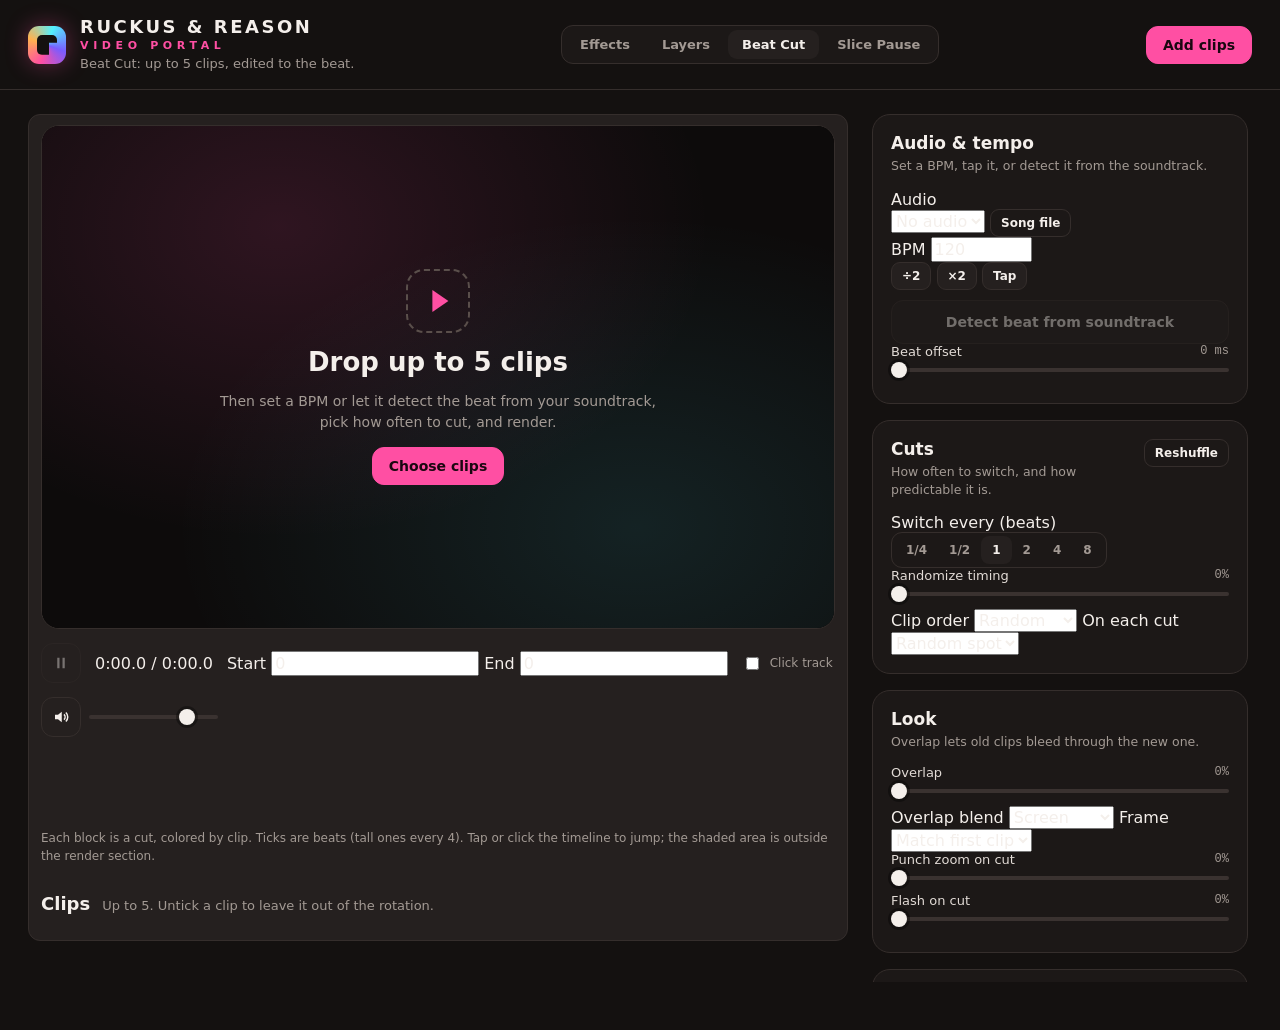
==== cut.html @ c437c25a "Add Scribble effects and the Layers editor Scribble (Thick, Lines, Swirls): on-device body segmentat" ====
<!DOCTYPE html>
<html lang="en">
<head>
  <meta charset="utf-8">
  <meta name="viewport" content="width=device-width, initial-scale=1">
  <title>Beat Cut · Ruckus &amp; Reason Video Portal</title>
  <meta name="description" content="Cut up to five clips together on the beat. Set a BPM or detect it, choose how often to switch, randomize, overlap, and render. Runs in your browser.">
  <link rel="icon" href="data:image/svg+xml,%3Csvg xmlns=%27http://www.w3.org/2000/svg%27 viewBox=%270 0 32 32%27%3E%3Crect width=%2732%27 height=%2732%27 rx=%278%27 fill=%27%23ff4fa3%27/%3E%3Crect x=%278%27 y=%278%27 width=%2716%27 height=%2716%27 rx=%273%27 fill=%27%2353f0ff%27/%3E%3C/svg%3E">
  <link rel="stylesheet" href="css/style.css">
  <link rel="stylesheet" href="css/cut.css">
</head>
<body class="cut-page">
  <header class="topbar">
    <div class="brand">
      <span class="logo" aria-hidden="true"></span>
      <div>
        <h1 class="app-name"><span class="n1">RUCKUS &amp; REASON</span><span class="n2">VIDEO PORTAL</span></h1>
        <p>Beat Cut: up to 5 clips, edited to the beat.</p>
      </div>
    </div>
    <nav class="modes" aria-label="Tools">
      <a href="index.html">Effects</a>
      <a href="layers.html">Layers</a>
      <a href="cut.html" class="on" aria-current="page">Beat Cut</a>
      <a href="slice.html">Slice Pause</a>
    </nav>
    <div class="top-actions">
      <label class="btn btn-primary" for="clip-input">Add clips</label>
      <input id="clip-input" type="file" accept="video/*" multiple hidden>
    </div>
  </header>

  <main class="layout">
    <section class="stage">
      <div class="viewer" id="viewer">
        <canvas id="cut-canvas" width="1280" height="720"></canvas>
        <div class="dropzone" id="dropzone">
          <div class="dz-inner">
            <div class="dz-icon" aria-hidden="true"></div>
            <h2><span class="desk">Drop up to 5 clips</span><span class="touch">Choose up to 5 clips</span></h2>
            <p>Then set a BPM or let it detect the beat from your soundtrack, pick how often to cut, and render.</p>
            <label class="btn btn-primary" for="clip-input">Choose clips</label>
          </div>
        </div>
        <button class="play-overlay" id="play-overlay" hidden>Tap to start preview</button>
        <div class="viewer-badge" id="beat-badge">120 BPM</div>
        <div class="beat-dots" id="beat-dots"><i></i><i></i><i></i><i></i></div>
        <div class="render-overlay" id="render-overlay" hidden>
          <div class="render-card">
            <div class="render-title">Rendering <span id="render-pct">0%</span></div>
            <div class="progress"><div class="progress-fill" id="render-fill"></div></div>
            <div class="render-sub" id="render-sub">Keep this tab visible while it renders.</div>
          </div>
        </div>
      </div>

      <div class="transport">
        <button class="icon-btn" id="play-btn" title="Play / pause (space)" disabled>
          <svg viewBox="0 0 24 24" class="i-pause"><path d="M7 5h3v14H7zM14 5h3v14h-3z"/></svg>
          <svg viewBox="0 0 24 24" class="i-play"><path d="M8 5l11 7-11 7z"/></svg>
        </button>
        <div class="timecode" id="timecode">0:00.0 / 0:00.0</div>
        <div class="section-ctl">
          <label>Start <input type="number" id="sec-start" min="0" step="0.1" value="0"></label>
          <label>End <input type="number" id="sec-end" min="0" step="0.1" value="0"></label>
          <span class="muted small" id="sec-len"></span>
        </div>
        <label class="check"><input type="checkbox" id="click-toggle"> Click track</label>
        <div class="vol">
          <button class="icon-btn" id="mute-btn" title="Mute monitor">
            <svg viewBox="0 0 24 24"><path d="M4 9h4l5-4v14l-5-4H4z"/><path class="wave" d="M16 8.5a5 5 0 0 1 0 7M18.5 6a8.5 8.5 0 0 1 0 12" fill="none" stroke="currentColor" stroke-width="2"/></svg>
          </button>
          <input type="range" id="volume" min="0" max="1" step="0.01" value="0.8" aria-label="Monitor volume">
        </div>
      </div>

      <div class="timeline-wrap">
        <canvas id="timeline" height="76"></canvas>
      </div>
      <p class="hint">Each block is a cut, colored by clip. Ticks are beats (tall ones every 4). Tap or click the timeline to jump; the shaded area is outside the render section.</p>

      <div class="gallery-head">
        <h2>Clips</h2>
        <p>Up to 5. Untick a clip to leave it out of the rotation.</p>
      </div>
      <div class="slots" id="slots"></div>
    </section>

    <aside class="panel">
      <section class="block">
        <div class="block-head"><div><h2>Audio &amp; tempo</h2><p class="muted" id="tempo-status">Set a BPM, tap it, or detect it from the soundtrack.</p></div></div>
        <div class="field">
          <label for="soundtrack">Audio</label>
          <div class="row">
            <select id="soundtrack"><option value="none">No audio</option></select>
            <label class="btn btn-ghost btn-sm" for="song-input" title="Use a separate song">Song file</label>
            <input id="song-input" type="file" accept="audio/*,video/*" hidden>
          </div>
        </div>
        <div class="tempo-row">
          <div class="field bpm-field">
            <label for="bpm">BPM</label>
            <input type="number" id="bpm" min="40" max="300" step="0.1" value="120">
          </div>
          <button class="btn btn-sm" id="half-btn" title="Half time">÷2</button>
          <button class="btn btn-sm" id="double-btn" title="Double time">×2</button>
          <button class="btn btn-sm" id="tap-btn" title="Tap along to the beat">Tap</button>
        </div>
        <button class="btn btn-block" id="detect-btn" disabled>Detect beat from soundtrack</button>
        <div class="param">
          <div class="param-head"><span class="param-label">Beat offset</span><span class="param-val" id="offset-val">0 ms</span></div>
          <input type="range" id="offset" min="0" max="1" step="0.005" value="0">
        </div>
      </section>

      <section class="block">
        <div class="block-head"><div><h2>Cuts</h2><p class="muted">How often to switch, and how predictable it is.</p></div>
          <button class="btn btn-ghost btn-sm" id="reshuffle-btn" title="New random pattern">Reshuffle</button></div>
        <div class="field">
          <label>Switch every (beats)</label>
          <div class="seg seg-wide" id="every">
            <button class="seg-btn" data-v="0.25">1/4</button>
            <button class="seg-btn" data-v="0.5">1/2</button>
            <button class="seg-btn is-on" data-v="1">1</button>
            <button class="seg-btn" data-v="2">2</button>
            <button class="seg-btn" data-v="4">4</button>
            <button class="seg-btn" data-v="8">8</button>
          </div>
        </div>
        <div class="param">
          <div class="param-head"><span class="param-label">Randomize timing</span><span class="param-val" id="random-val">0%</span></div>
          <input type="range" id="randomness" min="0" max="1" step="0.01" value="0">
        </div>
        <div class="two">
          <label class="field">Clip order
            <select id="order">
              <option value="sequential">In order</option>
              <option value="random" selected>Random</option>
              <option value="pingpong">Ping-pong</option>
            </select>
          </label>
          <label class="field">On each cut
            <select id="jump">
              <option value="continuous">Keep rolling</option>
              <option value="jump" selected>Random spot</option>
            </select>
          </label>
        </div>
      </section>

      <section class="block">
        <div class="block-head"><div><h2>Look</h2><p class="muted">Overlap lets old clips bleed through the new one.</p></div></div>
        <div class="param">
          <div class="param-head"><span class="param-label">Overlap</span><span class="param-val" id="overlap-val">0%</span></div>
          <input type="range" id="overlap" min="0" max="1" step="0.01" value="0">
        </div>
        <div class="two">
          <label class="field">Overlap blend
            <select id="blend">
              <option value="0">Normal</option>
              <option value="1" selected>Screen</option>
              <option value="2">Add</option>
              <option value="3">Difference</option>
              <option value="4">Multiply</option>
            </select>
          </label>
          <label class="field">Frame
            <select id="aspect">
              <option value="auto">Match first clip</option>
              <option value="1.7778">16:9</option>
              <option value="0.5625">9:16 (Reels)</option>
              <option value="1">1:1</option>
              <option value="0.8">4:5</option>
            </select>
          </label>
        </div>
        <div class="param">
          <div class="param-head"><span class="param-label">Punch zoom on cut</span><span class="param-val" id="punch-val">0%</span></div>
          <input type="range" id="punch" min="0" max="1" step="0.01" value="0">
        </div>
        <div class="param">
          <div class="param-head"><span class="param-label">Flash on cut</span><span class="param-val" id="flash-val">0%</span></div>
          <input type="range" id="flash" min="0" max="1" step="0.01" value="0">
        </div>
      </section>

      <section class="block" id="render-block">
        <div class="block-head"><div><h2>Render</h2><p class="muted">Renders the section in real time, then downloads.</p></div></div>
        <div class="export-grid">
          <label>Resolution
            <select id="ex-res"><option value="1080">1080p</option><option value="720" selected>720p</option><option value="480">480p</option></select>
          </label>
          <label>Frame rate
            <select id="ex-fps"><option value="30" selected>30 fps</option><option value="60">60 fps</option></select>
          </label>
          <label>Quality
            <select id="ex-quality"><option value="high" selected>High</option><option value="medium">Medium</option><option value="low">Small file</option></select>
          </label>
          <label>Format
            <select id="ex-format"><option value="auto" selected>Auto (MP4 when supported)</option><option value="webm">WebM</option></select>
          </label>
        </div>
        <button class="btn btn-primary btn-block" id="export-btn" disabled>Process &amp; download</button>
        <button class="btn btn-ghost btn-block" id="cancel-btn" hidden>Cancel render</button>
        <p class="muted small" id="export-note"></p>
        <div id="result" class="result" hidden></div>
      </section>
    </aside>
  </main>

  <audio id="soundtrack-el" preload="auto"></audio>
  <a class="render-jump" id="render-jump" href="#render-block" hidden>Render</a>
  <script type="module" src="js/cut/main.js"></script>
</body>
</html>
---- css/style.css ----
:root {
  --bg: #141110;
  --panel: #1c1817;
  --panel-2: #25201f;
  --line: #352e2c;
  --text: #f4efeb;
  --muted: #a39a94;
  --accent: #ff4fa3;
  --accent-2: #53f0ff;
  --ok: #9dff7a;
  --radius: 18px;
  --font: "Inter", ui-sans-serif, system-ui, -apple-system, "Segoe UI", Roboto, sans-serif;
  --mono: ui-monospace, "SF Mono", Menlo, Consolas, monospace;
}
* { box-sizing: border-box; }
html, body { margin: 0; background: var(--bg); color: var(--text); font-family: var(--font); }
body { min-height: 100vh; -webkit-font-smoothing: antialiased; }
h1, h2, h3, p { margin: 0; }
button, input, select { font: inherit; color: inherit; }
.muted { color: var(--muted); }
.small { font-size: 12px; }
[hidden] { display: none !important; }

/* Video element stays in the DOM (frame callbacks need it) but is invisible. */
#video { position: fixed; width: 2px; height: 2px; opacity: 0; pointer-events: none; left: 0; bottom: 0; }

/* Top bar */
.topbar { display: flex; align-items: center; justify-content: space-between; gap: 16px; padding: 18px 28px; border-bottom: 1px solid var(--line); }
.brand { display: flex; align-items: center; gap: 14px; }
.brand h1 { font-size: 20px; letter-spacing: 0.22em; font-weight: 800; }
.brand p { color: var(--muted); font-size: 13px; margin-top: 2px; }
.logo { width: 38px; height: 38px; border-radius: 11px; background: conic-gradient(from 200deg, var(--accent), #ffb14f, var(--accent-2), #7a5cff, var(--accent)); box-shadow: 0 0 22px rgba(255, 79, 163, 0.35); position: relative; }
.logo::after { content: ""; position: absolute; inset: 9px; border-radius: 5px; background: var(--bg); clip-path: polygon(0 0, 100% 0, 100% 40%, 60% 40%, 60% 100%, 0 100%); }
.top-actions { display: flex; align-items: center; gap: 10px; min-width: 0; }
.chip { font-size: 12px; color: var(--muted); border: 1px solid var(--line); border-radius: 999px; padding: 6px 12px; max-width: 280px; overflow: hidden; text-overflow: ellipsis; white-space: nowrap; }

/* Buttons */
.btn { display: inline-flex; align-items: center; justify-content: center; gap: 8px; border: 1px solid var(--line); background: var(--panel-2); border-radius: 12px; padding: 10px 16px; font-weight: 600; font-size: 14px; cursor: pointer; transition: transform 0.12s, background 0.2s, border-color 0.2s, opacity 0.2s; user-select: none; }
.btn:hover { border-color: #5a4f4b; }
.btn:active { transform: translateY(1px); }
.btn:disabled { opacity: 0.4; cursor: not-allowed; }
.btn-primary { background: var(--accent); border-color: var(--accent); color: #1a0710; }
.btn-primary:hover { background: #ff6db3; border-color: #ff6db3; }
.btn-ghost { background: transparent; }
.btn-sm { padding: 6px 10px; font-size: 12px; border-radius: 9px; }
.btn-block { width: 100%; margin-top: 10px; padding: 13px 16px; }

/* Layout */
.layout { display: grid; grid-template-columns: minmax(0, 1fr) 380px; gap: 24px; padding: 24px 28px 48px; align-items: start; }
@media (max-width: 1100px) { .layout { grid-template-columns: 1fr; } }

/* Viewer */
.viewer { position: relative; height: clamp(260px, 56vh, 720px); background: #070606; border: 1px solid var(--line); border-radius: var(--radius); overflow: hidden; }
#main-canvas { width: 100%; height: 100%; object-fit: contain; display: block; }
.viewer.has-video .dropzone { display: none; }
.dropzone { position: absolute; inset: 0; display: grid; place-items: center; text-align: center; padding: 24px; background: radial-gradient(ellipse at 30% 20%, rgba(255, 79, 163, 0.14), transparent 55%), radial-gradient(ellipse at 75% 80%, rgba(83, 240, 255, 0.1), transparent 55%), #0d0b0b; }
.dropzone.drag { outline: 2px dashed var(--accent); outline-offset: -14px; }
.dz-inner { max-width: 440px; display: grid; gap: 14px; justify-items: center; }
.dz-inner h2 { font-size: 26px; }
.dz-inner p { color: var(--muted); line-height: 1.5; font-size: 14px; }
.dz-icon { width: 64px; height: 64px; border-radius: 18px; border: 2px dashed #5a4f4b; position: relative; }
.dz-icon::before { content: ""; position: absolute; left: 50%; top: 50%; width: 0; height: 0; transform: translate(-35%, -50%); border-left: 16px solid var(--accent); border-top: 11px solid transparent; border-bottom: 11px solid transparent; }
.play-overlay { position: absolute; inset: 0; background: rgba(0, 0, 0, 0.55); border: 0; color: #fff; font-size: 18px; font-weight: 700; cursor: pointer; }
.viewer-badge { position: absolute; left: 14px; top: 14px; padding: 6px 11px; border-radius: 999px; background: rgba(0, 0, 0, 0.55); backdrop-filter: blur(6px); font-size: 12px; font-weight: 700; letter-spacing: 0.06em; text-transform: uppercase; pointer-events: none; }
.viewer:not(.has-video) .viewer-badge { display: none; }
.render-overlay { position: absolute; left: 0; right: 0; bottom: 0; padding: 16px; pointer-events: none; }
.render-card { background: rgba(10, 8, 8, 0.78); backdrop-filter: blur(8px); border: 1px solid var(--line); border-radius: 14px; padding: 14px 16px; max-width: 460px; margin: 0 auto; }
.render-title { font-weight: 700; margin-bottom: 8px; }
.render-sub { color: var(--muted); font-size: 12px; margin-top: 8px; }
.progress { height: 6px; border-radius: 99px; background: #3a3230; overflow: hidden; }
.progress-fill { height: 100%; width: 0; background: linear-gradient(90deg, var(--accent), var(--accent-2)); transition: width 0.2s linear; }

/* Transport */
.transport { display: flex; align-items: center; gap: 14px; margin-top: 14px; flex-wrap: wrap; }
.icon-btn { width: 40px; height: 40px; border-radius: 12px; border: 1px solid var(--line); background: var(--panel-2); display: grid; place-items: center; cursor: pointer; flex: none; }
.icon-btn svg { width: 18px; height: 18px; fill: currentColor; }
.icon-btn:disabled { opacity: 0.4; cursor: not-allowed; }
#play-btn .i-play { display: none; }
#play-btn.paused .i-play { display: block; }
#play-btn.paused .i-pause { display: none; }
#mute-btn.muted .wave { opacity: 0.15; }
.window-ctl { flex: 1; min-width: 220px; }
.window-labels { display: flex; justify-content: space-between; font-size: 12px; color: var(--muted); margin-bottom: 6px; }
#window-label { font-family: var(--mono); color: var(--text); }
.window-track { position: relative; }
.playhead { position: absolute; top: 50%; width: 2px; height: 18px; margin-top: -9px; background: var(--accent-2); border-radius: 2px; pointer-events: none; left: 0; opacity: 0.85; }
.seg { display: inline-flex; border: 1px solid var(--line); border-radius: 11px; padding: 3px; background: var(--panel); }
.seg-btn { border: 0; background: transparent; padding: 7px 11px; border-radius: 8px; font-size: 12px; font-weight: 600; color: var(--muted); cursor: pointer; }
.seg-btn.is-on { background: var(--panel-2); color: var(--text); }
.vol { display: flex; align-items: center; gap: 8px; }
.vol input { width: 90px; }

/* Range inputs */
input[type="range"] { -webkit-appearance: none; appearance: none; width: 100%; height: 22px; background: transparent; cursor: pointer; margin: 0; }
input[type="range"]::-webkit-slider-runnable-track { height: 4px; border-radius: 99px; background: linear-gradient(90deg, var(--accent) var(--fill, 0%), #3a3230 var(--fill, 0%)); }
input[type="range"]::-moz-range-track { height: 4px; border-radius: 99px; background: #3a3230; }
input[type="range"]::-moz-range-progress { height: 4px; border-radius: 99px; background: var(--accent); }
input[type="range"]::-webkit-slider-thumb { -webkit-appearance: none; width: 16px; height: 16px; border-radius: 50%; background: var(--text); margin-top: -6px; border: 0; box-shadow: 0 0 0 3px rgba(0, 0, 0, 0.35); }
input[type="range"]::-moz-range-thumb { width: 16px; height: 16px; border-radius: 50%; background: var(--text); border: 0; }
input[type="range"]:disabled { opacity: 0.4; cursor: not-allowed; }
#window-start { --fill: 0%; }

/* Gallery */
.gallery-head { display: flex; align-items: baseline; gap: 12px; margin: 28px 0 14px; }
.gallery-head h2 { font-size: 18px; }
.gallery-head p { color: var(--muted); font-size: 13px; }
.gallery { display: grid; grid-template-columns: repeat(4, minmax(0, 1fr)); gap: 16px; }
@media (max-width: 1400px) { .gallery { grid-template-columns: repeat(3, minmax(0, 1fr)); } }
@media (max-width: 760px) { .gallery { grid-template-columns: repeat(2, minmax(0, 1fr)); } }
.fx-card { position: relative; aspect-ratio: 1 / 1; border-radius: var(--radius); overflow: hidden; border: 1px solid var(--line); padding: 0; cursor: pointer; background: linear-gradient(140deg, var(--c1), var(--c2)); text-align: left; transition: transform 0.18s, border-color 0.2s, box-shadow 0.2s; }
.fx-card:hover { transform: translateY(-2px); border-color: #6a5d58; }
.fx-card.is-selected { border-color: var(--accent); box-shadow: 0 0 0 2px var(--accent), 0 12px 40px rgba(255, 79, 163, 0.2); }
.fx-card canvas { position: absolute; inset: 0; width: 100%; height: 100%; object-fit: cover; display: block; opacity: 0; transition: opacity 0.4s; }
.fx-card.live canvas { opacity: 1; }
.fx-meta { position: absolute; left: 0; right: 0; bottom: 0; padding: 40px 18px 18px; background: linear-gradient(transparent, rgba(0, 0, 0, 0.72)); }
.fx-meta h3 { font-size: clamp(16px, 1.6vw, 24px); font-weight: 800; text-shadow: 0 2px 10px rgba(0, 0, 0, 0.6); }
.fx-meta p { font-size: 13px; line-height: 1.4; margin-top: 6px; color: #f1ebe6; text-shadow: 0 1px 6px rgba(0, 0, 0, 0.7); }
.fx-pill { position: absolute; top: 12px; right: 12px; font-size: 10px; font-weight: 800; letter-spacing: 0.1em; padding: 4px 8px; border-radius: 99px; background: rgba(0, 0, 0, 0.6); color: var(--accent-2); opacity: 0; transition: opacity 0.2s; }
.audio-on .fx-card.has-links .fx-pill { opacity: 1; }
@media (max-width: 760px) { .fx-meta p { display: none; } }

/* Panel */
.panel { display: grid; gap: 16px; position: sticky; top: 16px; max-height: calc(100vh - 32px); overflow-y: auto; padding-right: 4px; }
@media (max-width: 1100px) { .panel { position: static; max-height: none; overflow: visible; } }
.block { background: var(--panel); border: 1px solid var(--line); border-radius: var(--radius); padding: 18px; }
.block-head { display: flex; justify-content: space-between; gap: 12px; align-items: flex-start; margin-bottom: 14px; }
.block-head h2 { font-size: 17px; }
.block-head p { font-size: 12.5px; margin-top: 4px; line-height: 1.45; }
.head-actions { display: flex; gap: 6px; flex: none; }

/* Params */
.params { display: grid; gap: 12px; }
.param-head { display: flex; align-items: center; gap: 8px; font-size: 13px; }
.param-label { flex: 1; color: #e2dbd6; }
.param-val { font-family: var(--mono); font-size: 12px; color: var(--muted); min-width: 44px; text-align: right; }
.mod-btn { border: 1px solid var(--line); background: transparent; border-radius: 7px; font-size: 10px; font-weight: 800; letter-spacing: 0.06em; padding: 3px 7px; color: var(--muted); cursor: pointer; min-width: 50px; }
.mod-btn.linked { color: #071012; background: var(--accent-2); border-color: var(--accent-2); }
.audio-off .mod-btn.linked { background: transparent; color: var(--accent-2); }
.slider-wrap { position: relative; }
.mod-ghost { position: absolute; top: 50%; width: 3px; height: 14px; margin: -7px 0 0 -1.5px; border-radius: 2px; background: var(--accent-2); box-shadow: 0 0 8px var(--accent-2); pointer-events: none; opacity: 0; }
.audio-on .param.linked .mod-ghost { opacity: 1; }
.mod-row { display: grid; grid-template-columns: 1fr 1fr; gap: 8px; align-items: center; margin-top: 6px; padding: 8px 10px; border-radius: 10px; background: var(--panel-2); border: 1px solid var(--line); }
.mod-row label { font-size: 11px; color: var(--muted); display: grid; gap: 4px; }
.param select, .export-grid select, .mod-row select { width: 100%; background: var(--panel-2); border: 1px solid var(--line); border-radius: 9px; padding: 8px 10px; font-size: 13px; }
.param.select-param .param-head { margin-bottom: 6px; }

/* Audio */
.switch { position: relative; flex: none; cursor: pointer; }
.switch input { position: absolute; opacity: 0; width: 0; height: 0; }
.switch-track { display: block; width: 44px; height: 26px; border-radius: 99px; background: #3a3230; transition: background 0.2s; position: relative; }
.switch-thumb { position: absolute; top: 3px; left: 3px; width: 20px; height: 20px; border-radius: 50%; background: var(--text); transition: transform 0.2s; }
.switch input:checked + .switch-track { background: var(--accent-2); }
.switch input:checked + .switch-track .switch-thumb { transform: translateX(18px); background: #071012; }
.switch input:disabled + .switch-track { opacity: 0.35; cursor: not-allowed; }
.eq { display: grid; grid-template-columns: repeat(8, 1fr); gap: 6px; height: 110px; align-items: end; }
.eq-band { display: grid; grid-template-rows: 1fr auto; gap: 6px; height: 100%; }
.eq-bar { position: relative; border-radius: 6px; background: #2c2624; overflow: hidden; }
.eq-fill { position: absolute; left: 0; right: 0; bottom: 0; height: 100%; transform-origin: bottom; transform: scaleY(0); background: linear-gradient(to top, #7a5cff, var(--accent-2)); }
.eq-band.used .eq-fill { background: linear-gradient(to top, var(--accent), #ffb14f); }
.eq-band span { font-size: 9px; font-weight: 700; letter-spacing: 0.04em; color: var(--muted); text-align: center; white-space: nowrap; }
.eq-band.used span { color: var(--text); }
.audio-off .eq { opacity: 0.45; }
.hint { font-size: 12px; color: var(--muted); margin: 12px 0; line-height: 1.5; }
.eq-tag { font-size: 10px; font-weight: 800; border: 1px solid var(--line); padding: 1px 5px; border-radius: 5px; }
.audio-settings { display: grid; grid-template-columns: 1fr 1fr; gap: 10px 14px; }
.mini label { display: flex; justify-content: space-between; font-size: 12px; color: var(--muted); }
.mini label span { font-family: var(--mono); color: var(--text); }
.check { grid-column: 1 / -1; font-size: 12px; color: var(--muted); display: flex; align-items: center; gap: 8px; }
.check input { accent-color: var(--accent-2); }

/* Export */
.export-grid { display: grid; grid-template-columns: 1fr 1fr; gap: 10px; }
.export-grid label { display: grid; gap: 5px; font-size: 12px; color: var(--muted); }
#export-note { margin-top: 10px; line-height: 1.45; }
#download-again { color: var(--accent-2); cursor: pointer; display: inline-block; margin-top: 6px; }
body.exporting .gallery, body.exporting .transport { opacity: 0.4; pointer-events: none; }

/* Tool switcher (shared by both pages) */
.modes { display: inline-flex; gap: 4px; padding: 4px; border: 1px solid var(--line); border-radius: 12px; background: var(--panel); }
.modes a { text-decoration: none; color: var(--muted); font-size: 13px; font-weight: 700; padding: 7px 14px; border-radius: 9px; }
.modes a.on { background: var(--panel-2); color: var(--text); }
.modes a:hover { color: var(--text); }


/* Effect on/off and Global Effects */
.fx-actions { margin: -4px 0 12px; }
#global-block .fx-actions { margin: 12px 0 0; }
.off-note { display: none; font-size: 12.5px; line-height: 1.45; color: var(--accent-2); margin: -4px 0 12px; }
.block.is-off .off-note { display: block; }
.block.is-off .params, .block.is-off #global-params, .block.is-off .fx-actions { opacity: 0.35; pointer-events: none; }
.group { border-top: 1px solid var(--line); }
.group:first-child { border-top: 0; }
.group summary { cursor: pointer; list-style: none; padding: 11px 0; font-size: 13px; font-weight: 700; display: flex; justify-content: space-between; align-items: center; }
.group summary::-webkit-details-marker { display: none; }
.group summary::after { content: "+"; color: var(--muted); font-weight: 400; font-size: 16px; }
.group[open] summary::after { content: "\2212"; }
.group .params { padding-bottom: 12px; }
.color-param .param-head { justify-content: space-between; }
.color-param input[type="color"] { width: 44px; height: 28px; border: 1px solid var(--line); border-radius: 8px; background: var(--panel-2); padding: 2px; cursor: pointer; }

.track-status { font-size: 11.5px; color: var(--accent-2); margin-top: 6px; font-family: var(--mono); }
.track-note { font-size: 11px; color: var(--muted); margin-top: 4px; line-height: 1.4; }

/* ---------- Results, sound prompt, touch copy ---------- */
.result { display: grid; gap: 8px; margin-top: 10px; }
.result a.btn { text-decoration: none; color: var(--text); }
.sound-pill { position: absolute; left: 14px; bottom: 14px; z-index: 3; border: 0; border-radius: 999px; padding: 9px 14px; font-weight: 700; font-size: 13px; background: var(--accent-2); color: #071012; cursor: pointer; box-shadow: 0 6px 20px rgba(0, 0, 0, 0.4); }
.touch { display: none; }
@media (pointer: coarse) { .desk { display: none; } .touch { display: inline; } }

/* ---------- Phones ---------- */
@media (max-width: 760px) {
  .topbar { flex-wrap: wrap; padding: 12px 14px; gap: 10px; }
  .brand { gap: 10px; }
  .brand h1 { font-size: 16px; letter-spacing: 0.18em; }
  .brand p { display: none; }
  .logo { width: 30px; height: 30px; border-radius: 9px; }
  .logo::after { inset: 7px; }
  .modes { order: 3; width: 100%; display: flex; }
  .modes a { flex: 1; text-align: center; }
  .chip { display: none; }
  .top-actions .btn { padding: 9px 13px; }
  .layout { padding: 12px 10px 48px; gap: 14px; }
  .viewer { height: 48vh; min-height: 240px; border-radius: 14px; }
  .viewer-badge { left: 10px; top: 10px; font-size: 10px; }
  .dz-inner h2 { font-size: 21px; }
  .transport { gap: 10px; }
  .window-ctl { order: 5; flex-basis: 100%; min-width: 0; }
  .vol input { display: none; }
  .gallery-head { margin: 20px 0 10px; flex-wrap: wrap; gap: 4px 10px; }
  .gallery { gap: 10px; }
  .fx-card { border-radius: 14px; }
  .fx-meta { padding: 28px 10px 10px; }
  .fx-meta h3 { font-size: 15px; }
  .block { padding: 14px; border-radius: 14px; }
  /* iOS zooms the page when focusing fields under 16px */
  select, input[type="number"], input[type="text"], .param select, .export-grid select, .mod-row select, .field select { font-size: 16px; }
  /* Bigger touch targets */
  input[type="range"] { height: 32px; }
  input[type="range"]::-webkit-slider-thumb { width: 22px; height: 22px; margin-top: -9px; }
  input[type="range"]::-moz-range-thumb { width: 22px; height: 22px; }
  .mod-btn { padding: 6px 9px; min-width: 56px; }
  .icon-btn { width: 44px; height: 44px; }
  .seg-btn { padding: 9px 12px; }
  .export-grid { grid-template-columns: 1fr; }
}

/* Floating shortcut to the render panel on phones (pages get long) */
.render-jump { display: none; }
@media (max-width: 1100px) {
  .render-jump:not([hidden]) { display: block; position: fixed; right: 14px; bottom: calc(14px + env(safe-area-inset-bottom)); z-index: 20; padding: 12px 18px; border-radius: 999px; background: var(--accent); color: #1a0710; font-weight: 800; text-decoration: none; box-shadow: 0 8px 24px rgba(0, 0, 0, 0.45); }
  body.exporting .render-jump { display: none; }
}

/* App name: two-line wordmark */
.app-name { display: grid; line-height: 1.05; }
.app-name .n1 { font-size: 18px; font-weight: 800; letter-spacing: 0.14em; }
.app-name .n2 { font-size: 11px; font-weight: 800; letter-spacing: 0.42em; color: var(--accent); margin-top: 3px; }
.brand h1.app-name { font-size: inherit; letter-spacing: normal; }
@media (max-width: 760px) {
  .app-name .n1 { font-size: 14px; letter-spacing: 0.1em; }
  .app-name .n2 { font-size: 9.5px; letter-spacing: 0.34em; }
}
.brand .app-name + p { margin-top: 5px; }

/* ---------- Video Circuit ---------- */
#circuit-group { border-top: 1px solid var(--line); }
.block.is-off #circuit-group { opacity: 0.35; pointer-events: none; }
.chain { display: flex; align-items: center; flex-wrap: wrap; gap: 4px 0; margin: 4px 0 12px; }
.chain .node { font-family: var(--mono); font-size: 10px; font-weight: 700; padding: 4px 7px; border: 1px solid var(--accent-2); color: var(--accent-2); border-radius: 5px; white-space: nowrap; }
.chain .node.io { border-color: var(--line); color: var(--muted); }
.chain .node.off { opacity: 0.35; text-decoration: line-through; }
.chain .wire { width: 12px; height: 1px; background: var(--muted); flex: none; }
.stage { border: 1px solid var(--line); border-radius: 12px; padding: 10px 12px 12px; margin-bottom: 10px; background: var(--panel-2); }
.stage.bypassed .params, .stage.bypassed .stage-about { opacity: 0.35; }
.stage-head { display: flex; justify-content: space-between; gap: 8px; align-items: flex-start; }
.stage-head b { font-size: 13px; display: block; }
.stage-head .readout { font-family: var(--mono); font-size: 11px; color: var(--accent-2); display: block; margin-top: 3px; }
.stage-btns { display: flex; gap: 4px; flex: none; }
.stage-btns button { border: 1px solid var(--line); background: var(--panel); border-radius: 7px; min-width: 28px; height: 26px; font-size: 11px; font-weight: 700; cursor: pointer; padding: 0 6px; }
.stage-btns button:disabled { opacity: 0.3; cursor: default; }
.stage-about { font-size: 11.5px; color: var(--muted); line-height: 1.4; margin: 6px 0 10px; }
.stage .mod-row { background: var(--panel); }
.stage .param select { background: var(--panel); }
.circuit-add { display: flex; gap: 8px; margin-top: 8px; }
.circuit-add select { flex: 1; min-width: 0; background: var(--panel-2); border: 1px solid var(--line); border-radius: 9px; padding: 8px 10px; font-size: 13px; }
@media (max-width: 760px) { .stage-btns button { min-width: 34px; height: 32px; } .circuit-add select { font-size: 16px; } }

.inline-link { color: var(--accent-2); }
@media (max-width: 760px) { .modes a { padding: 7px 4px; font-size: 12px; white-space: nowrap; } }
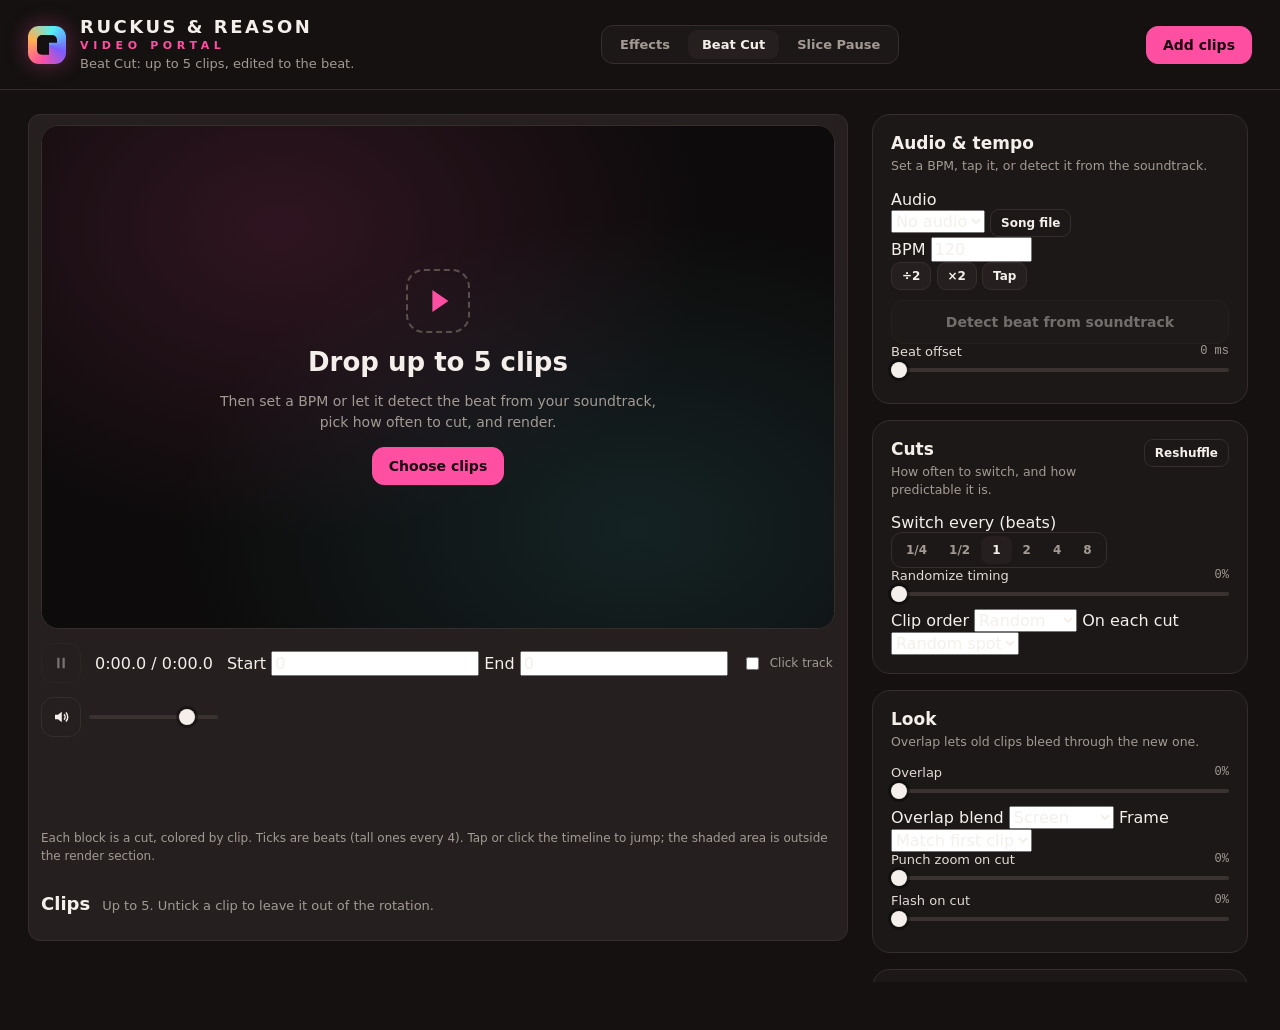
==== commit 2755ae7d: "Merge Layers into the Effects page One editor: a single clip works as before, more videos stack on 3" ====
--- a/cut.html
+++ b/cut.html
@@ -20,7 +20,6 @@
     </div>
     <nav class="modes" aria-label="Tools">
       <a href="index.html">Effects</a>
-      <a href="layers.html">Layers</a>
       <a href="cut.html" class="on" aria-current="page">Beat Cut</a>
       <a href="slice.html">Slice Pause</a>
     </nav>
